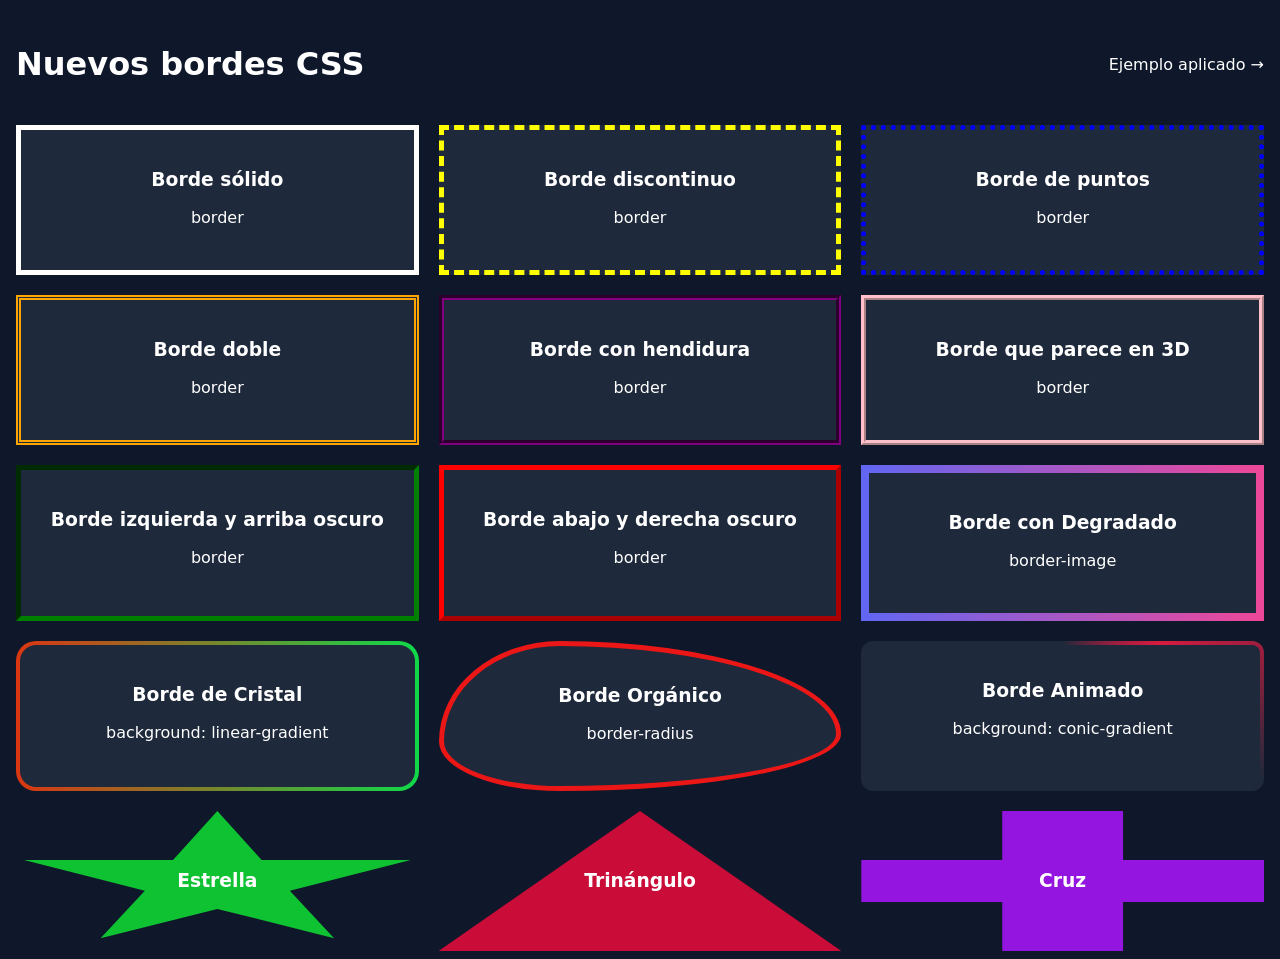
==== bordes/bordes.html @ 83f6eb8b "First commit" ====
<!DOCTYPE html>
<html lang="en">
<head>
    <meta charset="UTF-8">
    <meta name="viewport" content="width=device-width, initial-scale=1.0">
    <title>Bordes</title>
    <link rel="stylesheet" href="https://cdn.jsdelivr.net/npm/bootstrap-icons@1.11.3/font/bootstrap-icons.min.css">
    <link rel="stylesheet" href="bordes.css">
</head>
<body>
    <header>
        <h1>Nuevos bordes CSS</h1>
        <a href="ejBordes.html">Ejemplo aplicado →</a>
    </header>
    <div class="container">
        <div class="box solid-border">
            <h3>Borde sólido</h3>
            <p>border</p>
        </div>

        <div class="box dashed-border">
            <h3>Borde discontinuo</h3>
            <p>border</p>
        </div>

        <div class="box dotted-border">
            <h3>Borde de puntos</h3>
            <p>border</p>
        </div>

        <div class="box double-border">
            <h3>Borde doble</h3>
            <p>border</p>
        </div>

        <div class="box groove-border">
            <h3>Borde con hendidura</h3>
            <p>border</p>
        </div>

        <div class="box ridge-border">
            <h3>Borde que parece en 3D</h3>
            <p>border</p>
        </div>

        <div class="box inset-border">
            <h3>Borde izquierda y arriba oscuro</h3>
            <p>border</p>
        </div>

        <div class="box outset-border">
            <h3>Borde abajo y derecha oscuro</h3>
            <p>border</p>
        </div>

        <div class="box gradient-border">
            <h3>Borde con Degradado</h3>
            <p>border-image</p>
        </div>

        <div class="box clip-border">
            <h3>Borde de Cristal</h3>
            <p>background: linear-gradient</p>
        </div>

        <div class="box border-radius-fancy">
            <h3>Borde Orgánico</h3>
            <p>border-radius</p>
        </div>

        <div class="box animated-border">
            <h3>Borde Animado</h3>
            <p>background: conic-gradient</p>
        </div>

        <div class="box estrella">
            <h3>Estrella</h3>
        </div>

        <div class="box triangulo">
            <h3>Trinángulo</h3>
        </div>

        <div class="box cruz">
            <h3>Cruz</h3>
        </div>
    </div>
</body>
</html>
---- bordes/bordes.css ----
/* estilo al body */
body {
    background-color: #0f172a;
    color: white;
    font-family: system-ui, sans-serif;
    padding-top: 1rem;
    padding-left: 0.5rem;
    padding-right: 0.5rem;
}

/* estilo al contenedor del titulo y redireccion al ejemplo */
header {
    display: flex;
    justify-content: space-between;
    padding-bottom: 20px;
}

/* estilo a la redireccion */
a{
    display: flex;
    align-items: center;
    color: white;
    text-decoration: none;
}

/* estructura al contenedor que contiene todos los bordes */
.container {
    display: grid;
    grid-template-columns: repeat(auto-fit, minmax(300px, 1fr));
    gap: 20px;
}

/* estilo básico a las cajas (sin bordes) */
.box {
    background: #1e293b;
    padding: 20px;
    text-align: center;
    min-height: 100px;
}

/* borde solido */
.solid-border{
    border: 5px solid white;
}

/* borde discontinuo */
.dashed-border{
    border: 5px dashed yellow;
}

/* borde de puntos */
.dotted-border{
    border: 5px dotted blue;
}

/* borde doble */
.double-border{
    border: 5px double orange;
}

/* borde con hendidura */
.groove-border{
    border: 5px groove purple;
}

/* borde similar a 3D */
.ridge-border{
    border: 5px ridge pink;
}

/* borde arriba e izquierda oscuro*/
.inset-border{
    border: 5px inset green;
}

/* borde abajo y derecha oscuro */
.outset-border{
    border: 5px outset red;
}

/* borde con degradado */
.gradient-border {
    border-radius: 12px;
    border: 8px solid;
    border-image: linear-gradient(to right, #6366f1, #ec4899) 1;
}

/* borde de cristal */
.clip-border {
    border-radius: 12px;
    border: 4px solid transparent;
    background: 
        linear-gradient(#1e293b, #1e293b) padding-box, 
        linear-gradient(to right, #db3611, #10d949) border-box;
    border-radius: 20px;
}

/* borde abstracto */
.border-radius-fancy {
    border-radius: 12px;
    border: 5px solid #eb1717;
    border-radius: 30% 70% 70% 30% / 67% 62% 38% 33%;
    background: #1e293b;
}

/* borde animado */
.animated-border {
    border-radius: 12px;
    position: relative;
    overflow: hidden;
    z-index: 0;
}
.animated-border::before {
    content: "";
    position: absolute;
    top: -50%;
    left: -50%;
    width: 200%;
    height: 200%;
    background: conic-gradient(transparent, #d81a40, transparent 30%);
    animation: rotate 4s linear infinite;
    z-index: -1;
}
.animated-border::after {
    content: "";
    position: absolute;
    inset: 4px;
    background: #1e293b;
    border-radius: 8px;
    z-index: -1;
}
@keyframes rotate {
    from { transform: rotate(0deg); }
    to { transform: rotate(360deg); }
}

/* forma de estrella */
.estrella {
    display: flex;
    justify-content: center;
    align-items: center;
    width: 1fr;
    height: 1fr;
    background-color: rgb(14, 194, 50);
    clip-path: polygon(50% 0%, 61% 35%, 98% 35%, 68% 57%, 79% 91%, 50% 70%, 21% 91%, 32% 57%, 2% 35%, 39% 35%);
}

/* forma de triángulo */
.triangulo {
    display: flex;
    justify-content: center;
    align-items: center;
    width: 1fr;
    height: 1fr;
    background-color: rgb(201, 12, 56);
    clip-path: polygon(50% 0%, 0% 100%, 100% 100%); 
}

/* forma de cruz */
.cruz {
    display: flex;
    justify-content: center;
    align-items: center;
    width: 1fr;
    height: 1fr;
    background-color: rgb(149, 21, 224);
    clip-path: polygon(35% 0%, 65% 0%, 65% 35%, 100% 35%, 100% 65%, 65% 65%, 65% 100%, 35% 100%, 35% 65%, 0% 65%, 0% 35%, 35% 35%);
}
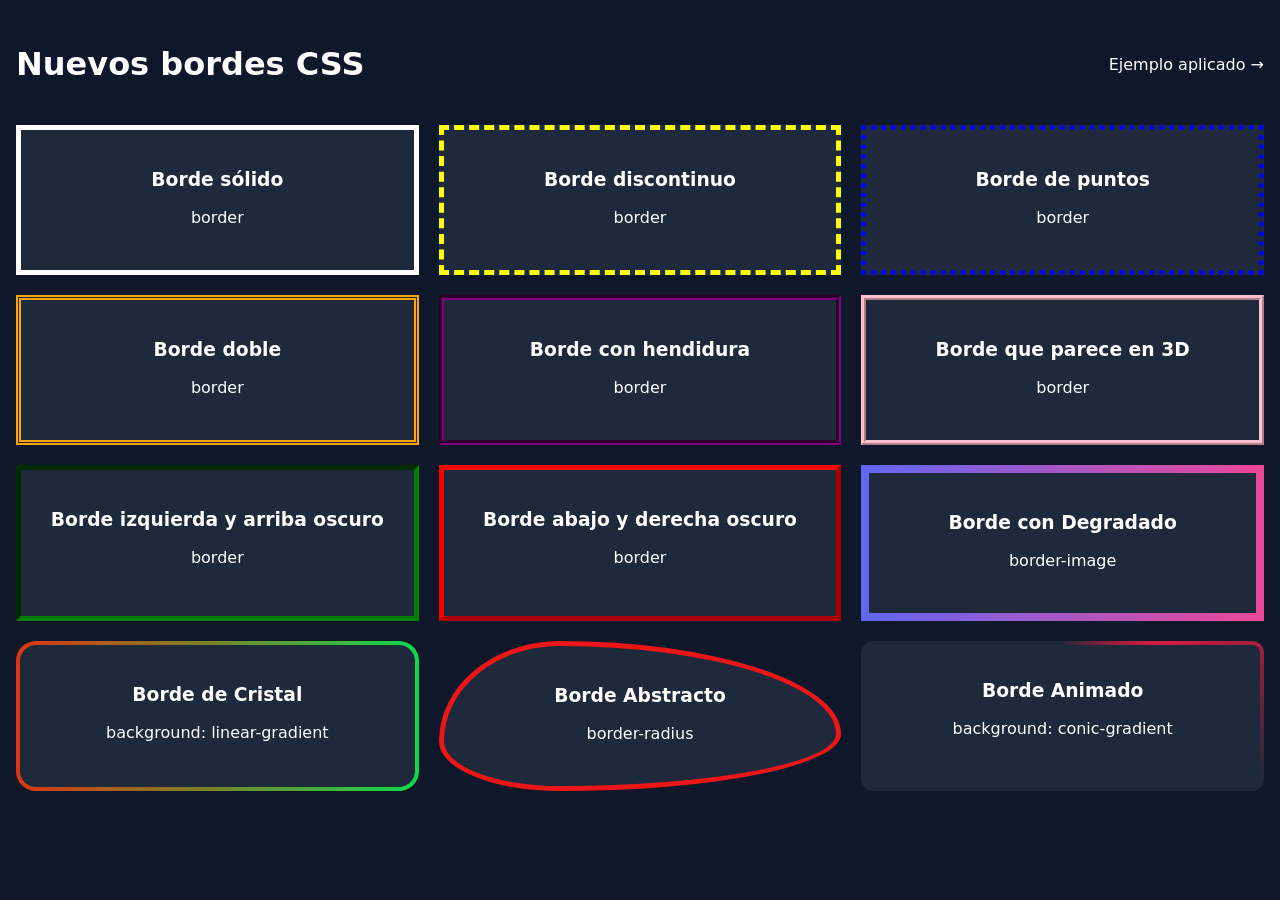
==== commit b2a2445c: "new commit" ====
--- a/bordes/bordes.html
+++ b/bordes/bordes.html
@@ -10,7 +10,7 @@
 <body>
     <header>
         <h1>Nuevos bordes CSS</h1>
-        <a href="ejBordes.html">Ejemplo aplicado →</a>
+        <a href="../../CSSNews/ejBordes/ejBordes.html">Ejemplo aplicado →</a>
     </header>
     <div class="container">
         <div class="box solid-border">
@@ -64,7 +64,7 @@
         </div>
 
         <div class="box border-radius-fancy">
-            <h3>Borde Orgánico</h3>
+            <h3>Borde Abstracto</h3>
             <p>border-radius</p>
         </div>
 
@@ -72,18 +72,6 @@
             <h3>Borde Animado</h3>
             <p>background: conic-gradient</p>
         </div>
-
-        <div class="box estrella">
-            <h3>Estrella</h3>
-        </div>
-
-        <div class="box triangulo">
-            <h3>Trinángulo</h3>
-        </div>
-
-        <div class="box cruz">
-            <h3>Cruz</h3>
-        </div>
     </div>
 </body>
 </html>
--- a/bordes/bordes.css
+++ b/bordes/bordes.css
@@ -132,37 +132,4 @@
 @keyframes rotate {
     from { transform: rotate(0deg); }
     to { transform: rotate(360deg); }
-}
-
-/* forma de estrella */
-.estrella {
-    display: flex;
-    justify-content: center;
-    align-items: center;
-    width: 1fr;
-    height: 1fr;
-    background-color: rgb(14, 194, 50);
-    clip-path: polygon(50% 0%, 61% 35%, 98% 35%, 68% 57%, 79% 91%, 50% 70%, 21% 91%, 32% 57%, 2% 35%, 39% 35%);
-}
-
-/* forma de triángulo */
-.triangulo {
-    display: flex;
-    justify-content: center;
-    align-items: center;
-    width: 1fr;
-    height: 1fr;
-    background-color: rgb(201, 12, 56);
-    clip-path: polygon(50% 0%, 0% 100%, 100% 100%); 
-}
-
-/* forma de cruz */
-.cruz {
-    display: flex;
-    justify-content: center;
-    align-items: center;
-    width: 1fr;
-    height: 1fr;
-    background-color: rgb(149, 21, 224);
-    clip-path: polygon(35% 0%, 65% 0%, 65% 35%, 100% 35%, 100% 65%, 65% 65%, 65% 100%, 35% 100%, 35% 65%, 0% 65%, 0% 35%, 35% 35%);
 }
